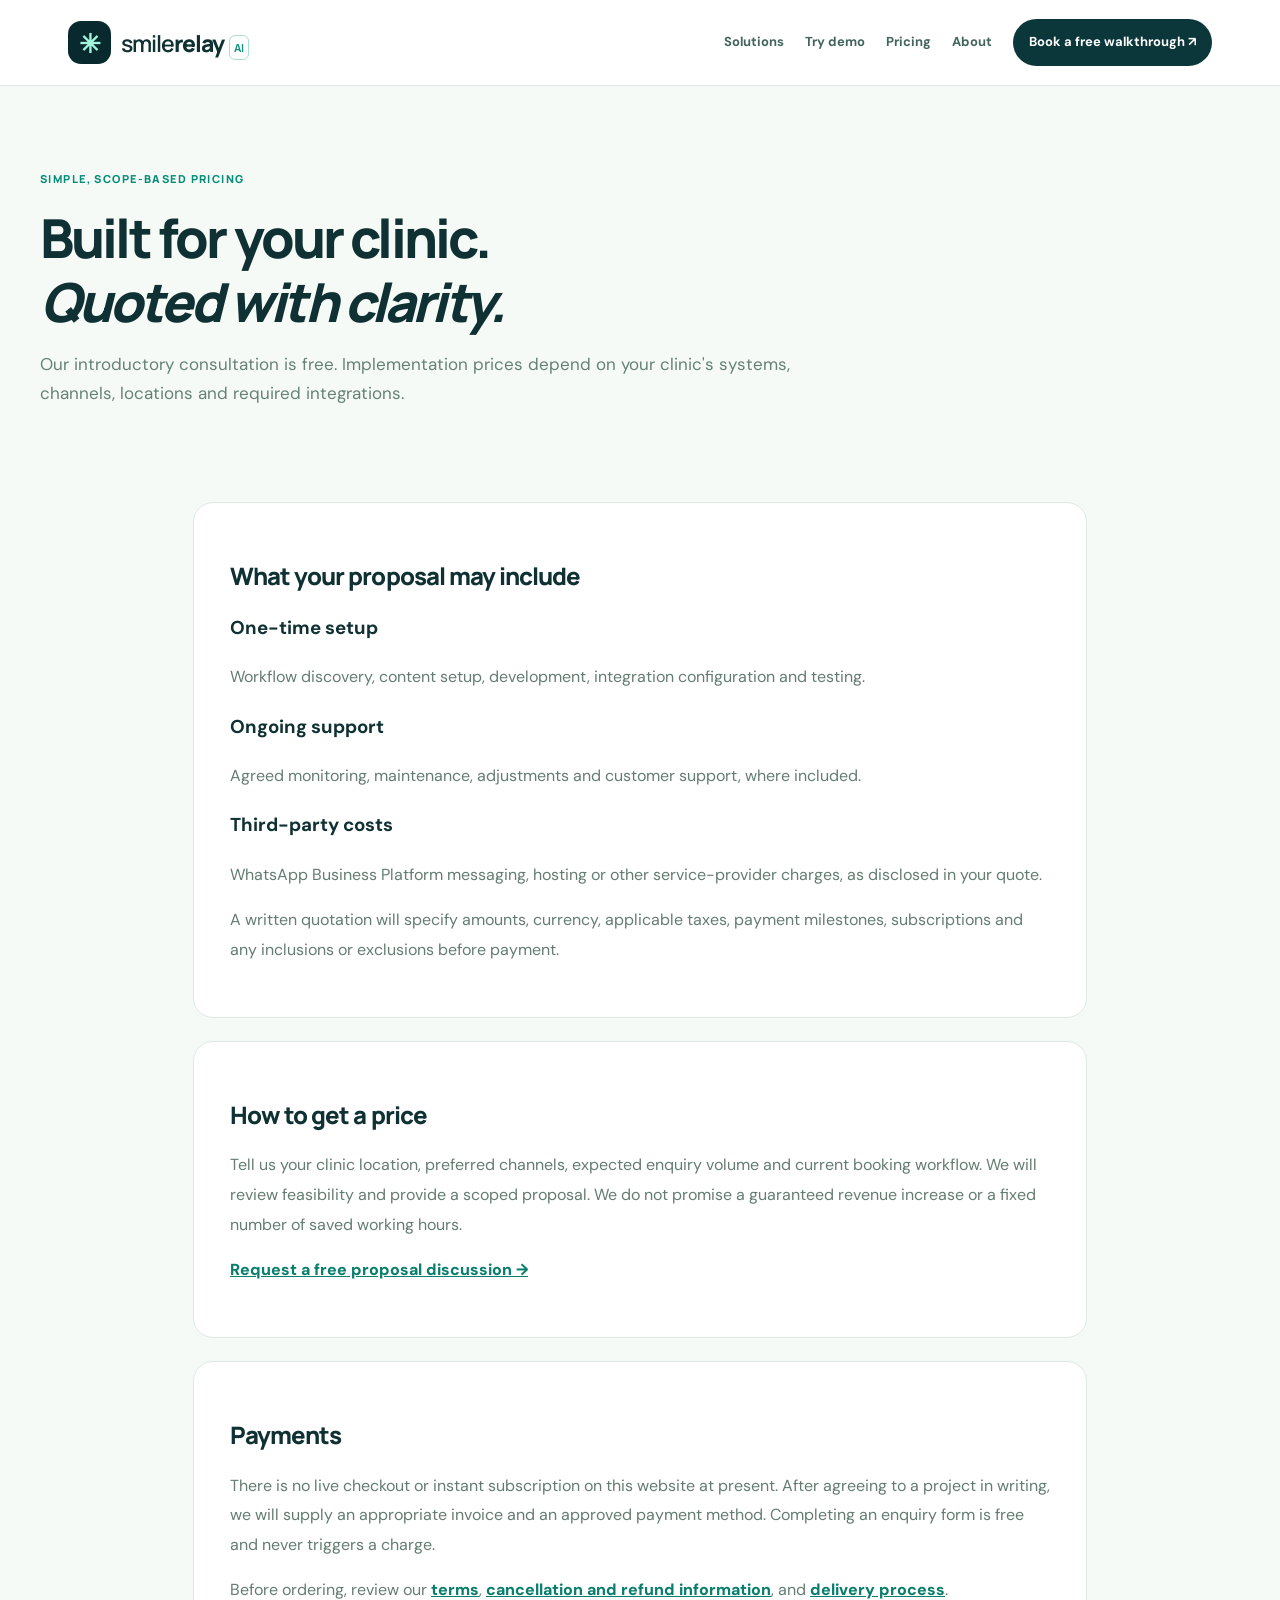
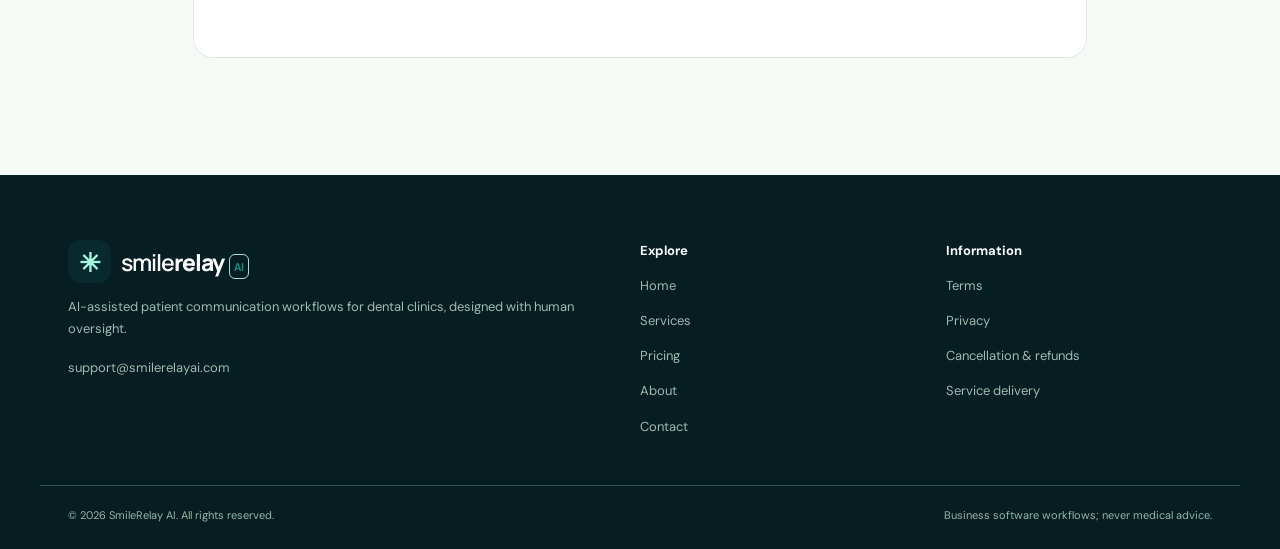
==== pricing.html @ 9137fd03 "Add business information, custom pricing and service policies for SmileRelay AI" ====
<!doctype html><html lang="en"><head><meta charset="utf-8"><meta name="viewport" content="width=device-width, initial-scale=1"><meta name="theme-color" content="#071b22"><title>Pricing and Custom Quotes | SmileRelay AI</title><meta name="description" content="Understand how SmileRelay AI structures dental receptionist, WhatsApp and appointment workflow automation proposals."><link rel="canonical" href="https://smilerelayai.com/pricing.html"><link rel="icon" href="favicon.svg" type="image/svg+xml"><link rel="stylesheet" href="styles.css"><script defer src="script.js"></script></head><body><a class="skip-link" href="#main">Skip to content</a><header class="header"><div class="container nav"><a class="wordmark" href="./" aria-label="SmileRelay AI home"><span class="symbol">✳</span><span>smile<span class="wordmark-bold">relay</span><b>AI</b></span></a><button class="mobile-menu" type="button" aria-label="Toggle menu" aria-expanded="false" aria-controls="primary-nav"><span></span><span></span><span></span></button><nav class="nav-links" id="primary-nav"><a href="index.html#solutions">Solutions</a><a href="index.html#experience">Try demo</a><a href="pricing.html">Pricing</a><a href="about.html">About</a><a class="nav-contact" href="index.html#contact">Book a free walkthrough ↗</a></nav></div></header><main class="simple-main" id="main"><section class="simple-hero container"><span class="kicker">SIMPLE, SCOPE-BASED PRICING</span><h1>Built for your clinic.<br><em>Quoted with clarity.</em></h1><p>Our introductory consultation is free. Implementation prices depend on your clinic's systems, channels, locations and required integrations.</p></section><div class="content-shell"><section class="content-card"><h2>What your proposal may include</h2><div class="callout-steps"><div class="mini-feature"><h3>One-time setup</h3><p>Workflow discovery, content setup, development, integration configuration and testing.</p></div><div class="mini-feature"><h3>Ongoing support</h3><p>Agreed monitoring, maintenance, adjustments and customer support, where included.</p></div><div class="mini-feature"><h3>Third-party costs</h3><p>WhatsApp Business Platform messaging, hosting or other service-provider charges, as disclosed in your quote.</p></div></div><p>A written quotation will specify amounts, currency, applicable taxes, payment milestones, subscriptions and any inclusions or exclusions before payment.</p></section><section class="content-card"><h2>How to get a price</h2><p>Tell us your clinic location, preferred channels, expected enquiry volume and current booking workflow. We will review feasibility and provide a scoped proposal. We do not promise a guaranteed revenue increase or a fixed number of saved working hours.</p><p><a href="index.html#contact">Request a free proposal discussion →</a></p></section><section class="content-card"><h2>Payments</h2><p>There is no live checkout or instant subscription on this website at present. After agreeing to a project in writing, we will supply an appropriate invoice and an approved payment method. Completing an enquiry form is free and never triggers a charge.</p><p>Before ordering, review our <a href="terms.html">terms</a>, <a href="refunds.html">cancellation and refund information</a>, and <a href="delivery.html">delivery process</a>.</p></section></div></main><footer class="footer"><div class="container footer-grid"><div><a href="./" class="wordmark footer-wordmark"><span class="symbol">✳</span><span>smile<span class="wordmark-bold">relay</span><b>AI</b></span></a><p>AI-assisted patient communication workflows for dental clinics, designed with human oversight.</p><a href="mailto:support@smilerelayai.com">support@smilerelayai.com</a></div><div><strong>Explore</strong><a href="./">Home</a><a href="services.html">Services</a><a href="pricing.html">Pricing</a><a href="about.html">About</a><a href="contact.html">Contact</a></div><div><strong>Information</strong><a href="terms.html">Terms</a><a href="privacy.html">Privacy</a><a href="refunds.html">Cancellation & refunds</a><a href="delivery.html">Service delivery</a></div></div><div class="container footer-bottom"><span>© <span id="year">2026</span> SmileRelay AI. All rights reserved.</span><span>Business software workflows; never medical advice.</span></div></footer></body></html>
---- styles.css ----
@import url('https://fonts.googleapis.com/css2?family=DM+Sans:wght@400;500;600;700&family=Manrope:wght@400;500;600;700;800&display=swap');
:root{--ink:#103133;--muted:#627e79;--deep:#082a2e;--teal:#0da58b;--pale:#f4faf7;--line:#deebe6}
*{box-sizing:border-box}html{scroll-behavior:smooth;scroll-padding-top:95px}body{margin:0;color:var(--ink);font:16px/1.7 'DM Sans',Arial,sans-serif}a{color:inherit}button{cursor:pointer}button,input{font:inherit}a:focus-visible,button:focus-visible,summary:focus-visible{outline:3px solid #18c49d;outline-offset:3px}.container{max-width:1200px;margin:auto;padding:0 28px}.skip-link{position:absolute;top:-90px;left:10px;background:white;padding:10px;z-index:90}.skip-link:focus{top:10px}
.header{position:sticky;top:0;z-index:20;background:#fffffff0;backdrop-filter:blur(18px);border-bottom:1px solid var(--line)}.nav{display:flex;align-items:center;justify-content:space-between;gap:25px;min-height:85px}.wordmark{text-decoration:none;display:flex;align-items:center;gap:10px;font:600 23px 'Manrope',sans-serif;letter-spacing:-1px;white-space:nowrap}.wordmark-bold{font-weight:800}.wordmark b{letter-spacing:0;margin-left:5px;color:#0b927c;border:1px solid #a8dfd0;border-radius:6px;font-size:11px;padding:4px}.symbol{display:grid;place-items:center;background:var(--deep);color:#a3f5de;border-radius:13px;width:43px;height:43px;font-size:26px}.symbol svg{width:35px;height:35px}.nav-links{display:flex;gap:21px;align-items:center}.nav-links a{text-decoration:none;font-size:13px;font-weight:700;color:#43645e}.nav-links a:hover{color:#078d79}.nav-links .nav-contact{padding:12px 16px;border-radius:30px;color:#fff;background:#0b373a}.mobile-menu{display:none;padding:10px;border:0;background:transparent}.mobile-menu span{display:block;width:23px;height:2px;background:#134848;margin:4px 0}
.hero{background:radial-gradient(ellipse at 80% 14%,#d4f5e7 0,transparent 48%),linear-gradient(180deg,#f8fcf9,#fff);overflow:hidden}.hero-grid{display:grid;grid-template-columns:1.07fr .93fr;gap:35px;align-items:center;min-height:635px;padding-top:62px;padding-bottom:74px}.eyebrow,.kicker{font:800 11px/1.5 'Manrope',sans-serif;letter-spacing:.13em;text-transform:uppercase;color:#078c78}.eyebrow{display:inline-flex;align-items:center;gap:12px;border:1px solid #bee7d8;background:#f0fcf7;padding:10px 14px;border-radius:40px;letter-spacing:.075em}.live-dot{width:8px;height:8px;border-radius:50%;background:#1ca887;box-shadow:0 0 0 5px #cff4e5}.hero h1{font:800 clamp(42px,5vw,70px)/1.13 'Manrope',sans-serif;letter-spacing:-.067em;margin:29px 0 22px}h2 em,.hero h1 em{font-style:normal;color:#0ca68b}.hero-lead{font-size:18px;line-height:1.8;color:#5b7974;max-width:590px}.hero-actions{display:flex;flex-wrap:wrap;gap:12px;margin:27px 0}.button{display:inline-flex;justify-content:center;align-items:center;gap:15px;border:1px solid transparent;border-radius:14px;text-decoration:none;padding:14px 19px;font-size:14px;font-weight:800}.button.primary{background:#0c3a3b;color:white}.button.primary:hover{background:#096c5e}.button.secondary{background:#fff;border-color:#cde1d9}.hero-points{display:flex;flex-wrap:wrap;gap:17px;font-size:13px;font-weight:700;color:#426660}.hero-points i{color:#0aa58b;font-style:normal}.hero-note{color:#829a92;font-size:12px;max-width:560px}
.hero-visual{min-height:485px;display:grid;align-items:center;position:relative}.hero-glow{position:absolute;inset:13%;background:#c4f1df;border-radius:50%;filter:blur(64px)}.hero-chat{width:88%;max-width:435px;margin:auto;position:relative;transform:rotate(-2deg);animation:float 6s ease-in-out infinite;overflow:hidden;border:1px solid #d7ebe3;background:#fff;border-radius:26px;box-shadow:0 33px 78px #0f574b24}.hero-chat-top{display:flex;align-items:center;gap:12px;padding:20px;border-bottom:1px solid #e5f0e9}.small-avatar,.demo-bot-avatar{display:grid;place-items:center;width:43px;height:43px;border-radius:13px;background:#d5f7eb;color:#0a9a7c;font-size:22px}.hero-chat-top strong,.hero-chat-top small,.demo-chat-header strong,.demo-chat-header small{display:block}.hero-chat-top strong{font-size:14px}.hero-chat-top small,.demo-chat-header small{font-size:11px;color:#819991}.chat-top-status{margin-left:auto;font-size:11px;color:#0e9d79}.hero-chat-conversation{padding:24px 19px 18px;display:grid;gap:13px}.msg{font-size:13px;line-height:1.55;max-width:85%;padding:13px 16px;border-radius:17px}.msg.patient{justify-self:end;background:#e9f3ef;border-bottom-right-radius:4px}.msg.assistant{justify-self:start;background:#0b4546;color:#fff;border-bottom-left-radius:4px}.sparkle{color:#9bf7da}.hero-compose{display:flex;justify-content:space-between;align-items:center;margin:0 18px 18px;background:#f8faf9;border:1px solid #e0ede8;border-radius:15px;padding:9px 13px 9px 17px;color:#8fa39c;font-size:12px}.send-shape{background:#0ca78a;color:#fff;border-radius:11px;font-size:20px;padding:4px 10px}.floating-label{position:absolute;display:flex;gap:10px;align-items:center;z-index:2;border:1px solid #d9ede3;border-radius:15px;background:white;padding:13px;box-shadow:0 15px 37px #11514020;color:#67857b;font-size:12px;line-height:1.4}.floating-label strong{color:#163e3b}.floating-label-top{top:4%;right:0}.floating-label-bottom{bottom:3%;left:0}.tiny-icon,.check-orb{color:#0e9f82;font-size:24px}.trust-strip{border-block:1px solid #e3eee9;background:#f9fdfa}.trust-items{display:flex;justify-content:space-between;align-items:center;gap:30px;padding-top:20px;padding-bottom:20px}.trust-items p{font-weight:700;font-size:13px;color:#59746b}.trust-items>div{display:flex;align-items:center;flex-wrap:wrap;gap:14px;font:800 10px 'Manrope',sans-serif;letter-spacing:.1em;color:#426962}.strip-divider{width:4px;height:4px;border-radius:50%;background:#b5d8c8}
.section{padding:100px 0}.section-heading{max-width:700px;margin-bottom:43px}.section h2,.simple-hero h1{font:800 clamp(35px,4.2vw,54px)/1.18 'Manrope',sans-serif;letter-spacing:-.053em;margin:15px 0 17px}.section-heading p,.flow-copy>p,.demo-copy>p,.faq-layout>div>p,.contact-copy>p{color:#6a857b;line-height:1.8}.service-grid{display:grid;grid-template-columns:repeat(3,minmax(0,1fr));gap:20px}.service-card{padding:25px;border:1px solid var(--line);border-radius:23px;transition:transform .25s,box-shadow .25s}.service-card:hover{transform:translateY(-5px);box-shadow:0 21px 55px #0f503e19}.service-number{font:800 11px 'Manrope',sans-serif;letter-spacing:.11em;color:#75938a}.service-card h3{font:800 21px 'Manrope',sans-serif;letter-spacing:-.04em;margin:22px 0 10px}.service-card p{font-size:14px;color:#6f857d}.service-card a{text-decoration:none;color:#088c73;font-size:13px;font-weight:800}.service-visual{height:175px;border-radius:17px;background:#e5f9ee;display:grid;place-items:center;position:relative;overflow:hidden;margin-top:17px}.accent-b .service-visual{background:#edf2ff}.accent-c .service-visual{background:#fff3e8}.service-orb{display:grid;place-items:center;border-radius:27px;background:#0aa186;color:white;width:95px;height:95px;font-size:53px;transform:rotate(-11deg);box-shadow:0 16px 37px #199a7b45}.mini-bubble{position:absolute;background:#fff;padding:8px 10px;border-radius:10px;box-shadow:0 9px 21px #153f321d;font-size:10px;font-weight:700}.mini-bubble.one{left:10px;top:17px}.mini-bubble.two{right:8px;bottom:15px}.message-stack,.timeline{display:grid;width:80%;gap:10px}.message-stack div,.timeline span{background:white;padding:10px 13px;font-size:12px;border-radius:10px;box-shadow:0 7px 16px #0f3c3714}.message-stack span{margin-left:8px}.timeline b{display:inline-block;width:9px;height:9px;border-radius:50%;background:#ffb486;margin-right:8px}
.flow-section,.faq-section{background:var(--pale)}.flow-layout,.demo-layout,.faq-layout,.contact-grid{display:grid;grid-template-columns:1fr 1fr;gap:63px;align-items:center}.feature-list{list-style:none;padding:0;margin:30px 0}.feature-list li{display:flex;gap:20px;padding:15px 0;border-bottom:1px solid #dbe9e3}.feature-list li>span{color:#099b80;font-weight:800}.feature-list strong{font-size:16px}.feature-list p{font-size:13px;color:#779086;margin:4px 0}.flow-board{padding:29px;background:white;border:1px solid #d4e8dd;border-radius:25px;box-shadow:0 20px 55px #0b5b3914}.board-header{display:flex;justify-content:space-between;align-items:center;padding-bottom:17px;border-bottom:1px solid #e8f0e9}.board-title{font-weight:800}.board-mark{color:#0b9b82;margin-right:8px}.board-tag{font-size:10px;color:#819990}.journey-node{display:flex;gap:17px;align-items:center;padding:18px 0}.node-icon{display:grid;place-items:center;width:44px;height:44px;flex:none;background:#e1f8eb;border-radius:13px;font-size:23px;color:#0c9b80}.journey-node small{display:block;color:#0b9b80;font:800 10px 'Manrope',sans-serif;letter-spacing:.1em}.journey-node strong{font-size:15px}.journey-node p{margin:0;font-size:12px;color:#7e928a}.node-line{height:24px;margin-left:22px;border-left:2px dashed #afd5c6}.journey-node.green .node-icon{background:#079a7d;color:white}.board-footnote{border-top:1px solid #e2ede5;padding-top:15px;color:#81958c;font-size:11px}
.demo-section,.contact-section{background:radial-gradient(circle at 10% 0%,#184f50,transparent 50%),var(--deep);color:white}.kicker.light{color:#78e6c1}.demo-copy h2 em,.contact-copy h2 em{color:#8ff4d8}.demo-copy>p,.contact-copy>p{color:#b9d1c9}.demo-facts{display:grid;gap:12px;margin:25px 0;color:#b3e4d3;font-size:13px}.demo-disclaimer{font-size:12px!important;color:#a4c2b8!important}.interactive-chat{max-width:540px;overflow:hidden;background:#fff;color:var(--ink);border-radius:25px;box-shadow:0 27px 68px #0003}.demo-chat-header{padding:20px;display:flex;align-items:center;gap:12px}.demo-chat-header strong{font-size:14px}.demo-chat-header button{margin-left:auto;border:0;background:#e9f7f0;border-radius:50%;color:#087463;width:35px;height:35px;font-size:22px}.demo-messages{display:flex;flex-direction:column;gap:11px;background:#f8fcfa;min-height:240px;max-height:360px;overflow:auto;padding:23px}.demo-msg{font-size:13px;line-height:1.65;border-radius:15px;padding:13px 15px;max-width:85%}.demo-msg.bot{background:white;border:1px solid #e0ece6;align-self:flex-start}.demo-msg.visitor{background:#087967;color:white;align-self:flex-end}.quick-replies{display:flex;gap:9px;flex-wrap:wrap;padding:19px}.quick-replies button{background:#ebf8f0;border:1px solid #c9e9d8;border-radius:30px;color:#07816a;padding:9px 12px;font-weight:800;font-size:12px}.quick-replies button:hover{background:#d3f2e5}.demo-input{border-top:1px solid #e0ece7;padding:14px 22px;font-size:11px;color:#90a79a;display:flex;justify-content:space-between}
.outcomes-wrap{display:grid;grid-template-columns:.9fr 1.1fr;gap:55px;align-items:start}.outcome-columns{display:grid;grid-template-columns:repeat(3,1fr);gap:20px}.outcome-icon{font-size:30px;color:#0ca188}.outcome-columns h3{font:800 16px 'Manrope',sans-serif}.outcome-columns p{font-size:13px;color:#788b83}.faq-layout{align-items:start}.faqs details{border:1px solid #e0ece5;border-radius:15px;background:white;padding:0 21px;margin-bottom:11px}.faqs summary{font-size:14px;font-weight:800;cursor:pointer;display:flex;justify-content:space-between;align-items:center;gap:16px;padding:20px 0;list-style:none}.faqs summary::-webkit-details-marker{display:none}.faqs summary span{font-size:23px;color:#0d9c80}.faqs details[open] summary span{transform:rotate(45deg)}.faqs details p{color:#70847e;font-size:13px;margin:0 0 22px}
.contact-grid{align-items:start}.contact-copy{position:sticky;top:135px}.contact-checks{display:grid;gap:12px;color:#b9e6d5;font-size:13px;margin:25px 0}.contact-note{font-size:12px!important;color:#9cbdb0!important}.lead-form.zoho-form{min-width:0;padding:25px;background:white;border-radius:23px;color:var(--ink);box-shadow:0 20px 50px #0003}.zoho-form-intro{padding:4px 5px 15px}.form-tag{font:800 10px 'Manrope',sans-serif;color:#09866f;letter-spacing:.12em}.zoho-form h3{font:800 22px 'Manrope',sans-serif;margin:9px 0}.zoho-form-intro p{font-size:13px;color:#6d877b}.zoho-form iframe{display:block;max-width:100%;background:#fff;border-radius:10px}.form-privacy,.form-fallback{font-size:11px;color:#6b8579}.form-privacy a,.form-fallback a{color:#087d68}
.footer{background:#061e21;color:white;padding:65px 0 25px}.footer-grid{display:grid;grid-template-columns:2fr 1fr 1fr;gap:40px}.footer-wordmark{color:#fff}.footer-grid p,.footer-grid a:not(.wordmark){font-size:13px;color:#9bbcb1}.footer-grid>div:not(:first-child){display:flex;flex-direction:column;gap:13px}.footer-grid strong{font-size:13px}.footer-grid a{text-decoration:none}.footer-grid a:hover{color:#c1ffe6}.footer-small{color:#79a597;font-size:11px}.footer-bottom{display:flex;justify-content:space-between;gap:20px;border-top:1px solid #31524a;padding-top:20px;margin-top:47px;color:#97b6aa;font-size:11px}
.simple-main{background:#f6faf7;min-height:75vh}.simple-hero{padding:78px 0 36px}.simple-hero p{color:#668176;font-size:17px;max-width:760px}.content-shell{max-width:950px;margin:auto;padding:18px 28px 94px}.content-card{background:#fff;border:1px solid #dcebe2;border-radius:20px;padding:36px;margin:23px 0}.content-card h2{font:800 24px 'Manrope',sans-serif;letter-spacing:-.04em}.content-card p,.content-card li{line-height:1.85;color:#647c72}.content-card a{color:#087e6c;font-weight:800}
@keyframes float{0%,100%{transform:rotate(-2deg) translateY(0)}50%{transform:rotate(-2deg) translateY(-9px)}}@media(max-width:1070px){.nav-links{gap:13px}.nav-links a{font-size:12px}.outcomes-wrap{grid-template-columns:1fr}}@media(max-width:780px){.container{padding:0 20px}.nav{min-height:72px}.mobile-menu{display:block}.nav-links{display:none;position:absolute;top:72px;left:0;right:0;background:#fff;padding:20px 27px;box-shadow:0 20px 40px #0002;flex-direction:column;align-items:stretch}.nav-links.open{display:flex}.nav-links a{font-size:15px}.nav-links .nav-contact{text-align:center}.hero-grid,.flow-layout,.demo-layout,.faq-layout,.contact-grid{grid-template-columns:1fr;gap:42px}.hero-grid{padding-top:55px;padding-bottom:62px}.hero h1{font-size:clamp(42px,9vw,62px)}.hero-visual{min-height:415px}.floating-label-top{right:0}.floating-label-bottom{bottom:0}.section{padding:75px 0}.service-grid{grid-template-columns:1fr}.service-card{max-width:600px}.trust-items{display:block}.trust-items>div{margin:13px 0}.outcome-columns{grid-template-columns:repeat(2,1fr)}.contact-copy{position:static}.zoho-form iframe{height:1900px!important}.footer-grid{grid-template-columns:1fr 1fr}.footer-grid>div:first-child{grid-column:span 2}}@media(max-width:470px){.hero-actions .button{width:100%}.hero-chat{width:95%}.hero-visual{min-height:385px}.floating-label{font-size:11px}.section h2{font-size:35px}.wordmark{font-size:20px}.lead-form.zoho-form{padding:14px}.outcome-columns,.footer-grid{grid-template-columns:1fr}.footer-grid>div:first-child{grid-column:span 1}.footer-bottom{display:block}.content-card{padding:24px}}@media(prefers-reduced-motion:reduce){*,*:before,*:after{animation:none!important;transition:none!important;scroll-behavior:auto!important}}
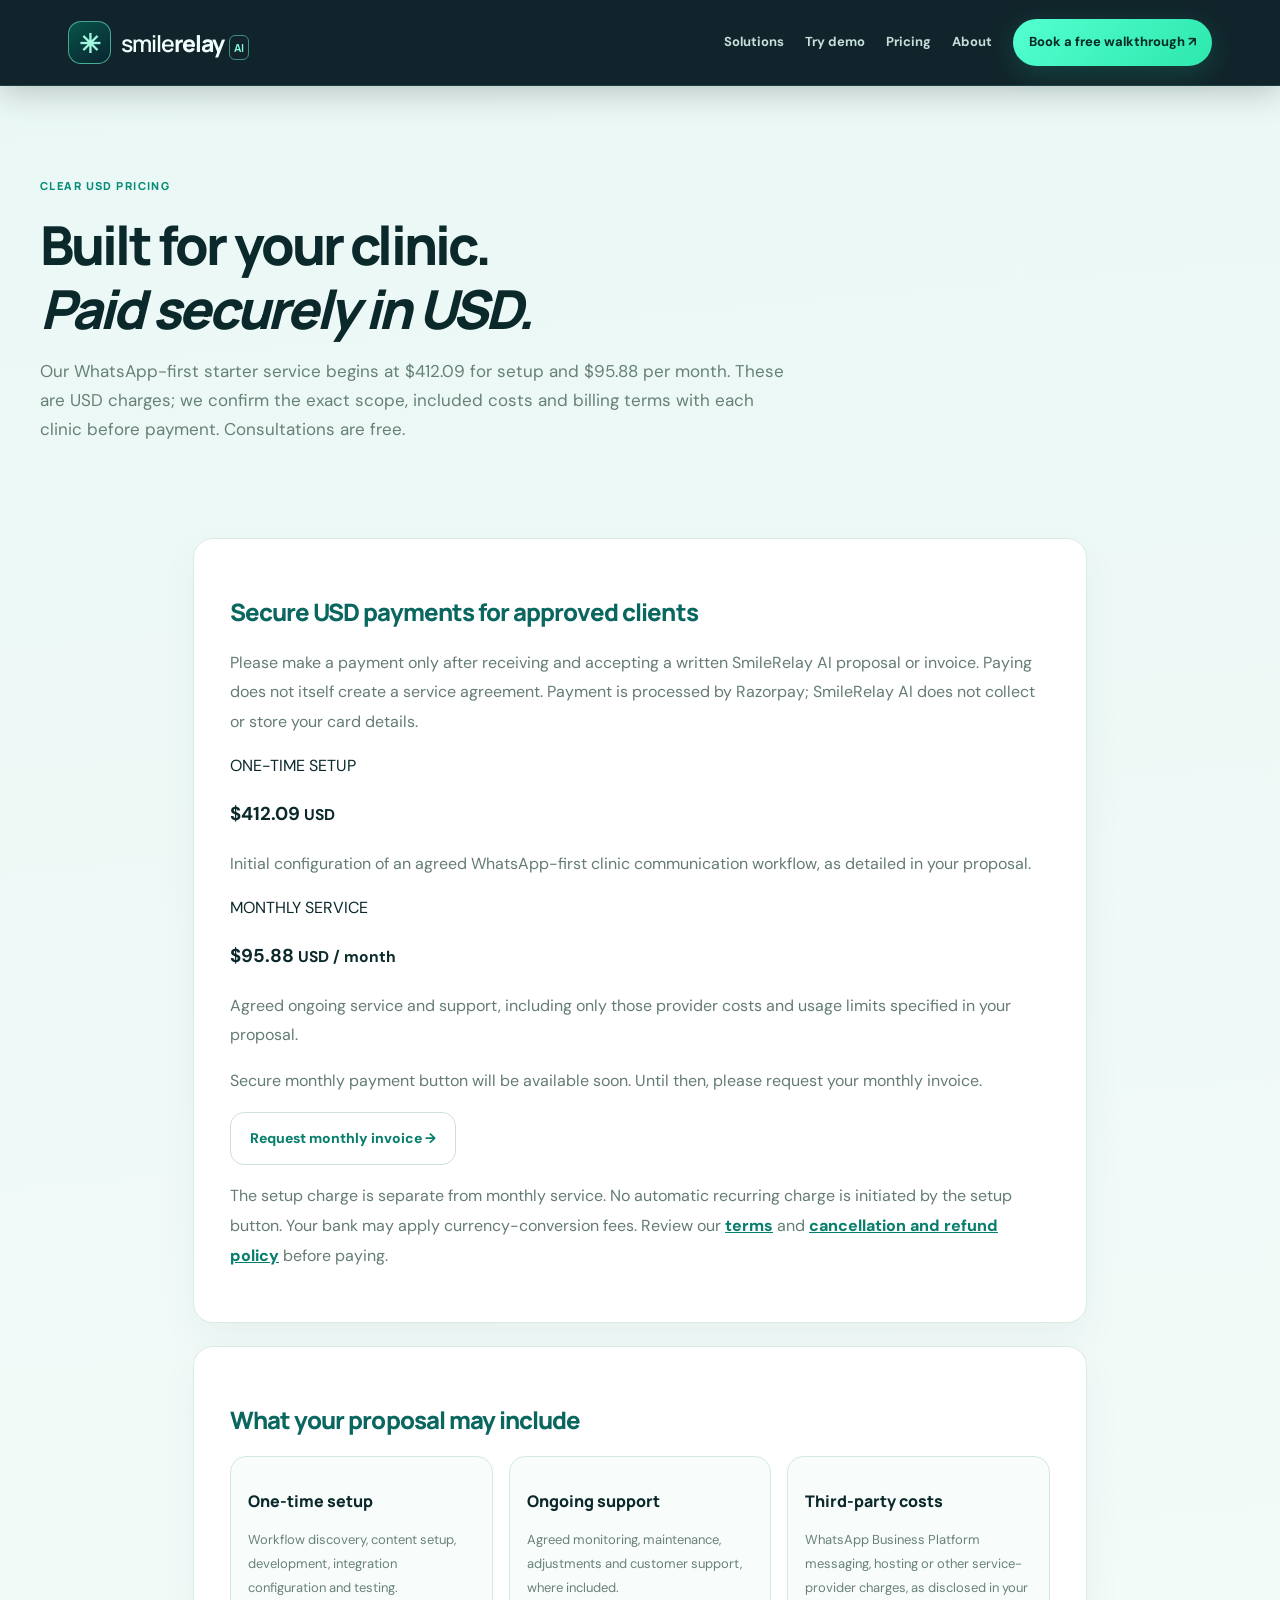
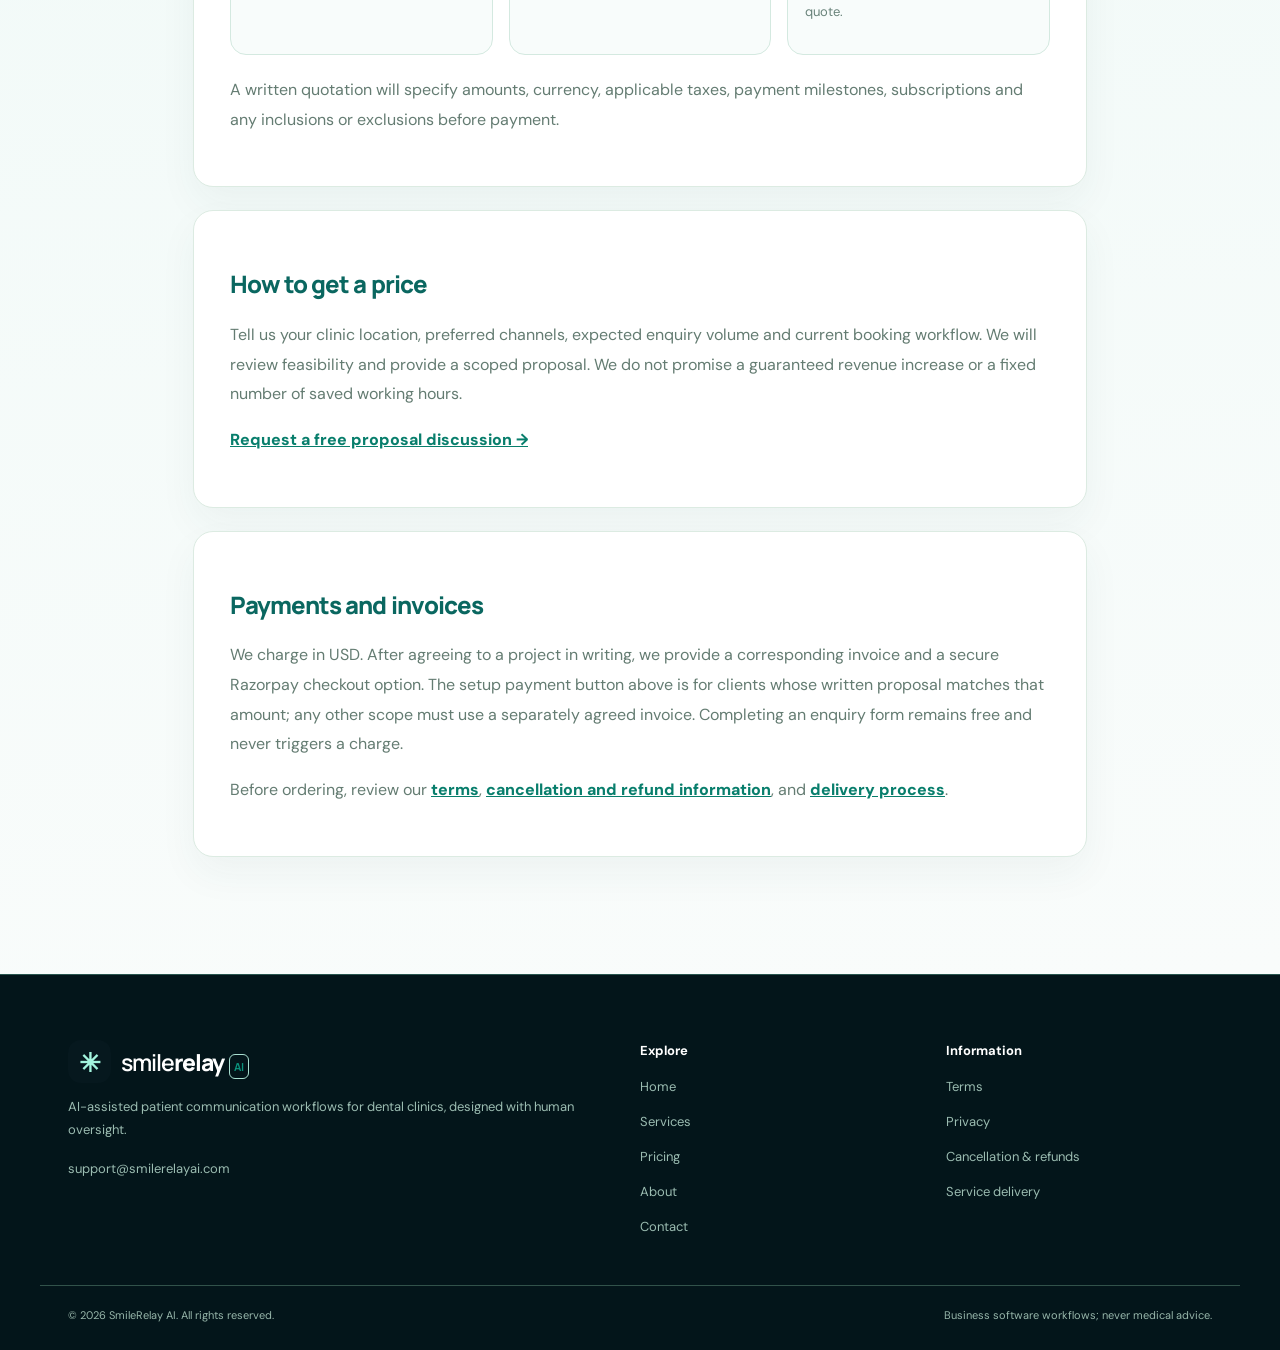
==== commit 125a7405: "Add USD pricing and secure Razorpay setup payment button" ====
--- a/pricing.html
+++ b/pricing.html
@@ -1 +1 @@
-<!doctype html><html lang="en"><head><meta charset="utf-8"><meta name="viewport" content="width=device-width, initial-scale=1"><meta name="theme-color" content="#071b22"><title>Pricing and Custom Quotes | SmileRelay AI</title><meta name="description" content="Understand how SmileRelay AI structures dental receptionist, WhatsApp and appointment workflow automation proposals."><link rel="canonical" href="https://smilerelayai.com/pricing.html"><link rel="icon" href="favicon.svg" type="image/svg+xml"><link rel="stylesheet" href="styles.css"><script defer src="script.js"></script></head><body><a class="skip-link" href="#main">Skip to content</a><header class="header"><div class="container nav"><a class="wordmark" href="./" aria-label="SmileRelay AI home"><span class="symbol">✳</span><span>smile<span class="wordmark-bold">relay</span><b>AI</b></span></a><button class="mobile-menu" type="button" aria-label="Toggle menu" aria-expanded="false" aria-controls="primary-nav"><span></span><span></span><span></span></button><nav class="nav-links" id="primary-nav"><a href="index.html#solutions">Solutions</a><a href="index.html#experience">Try demo</a><a href="pricing.html">Pricing</a><a href="about.html">About</a><a class="nav-contact" href="index.html#contact">Book a free walkthrough ↗</a></nav></div></header><main class="simple-main" id="main"><section class="simple-hero container"><span class="kicker">SIMPLE, SCOPE-BASED PRICING</span><h1>Built for your clinic.<br><em>Quoted with clarity.</em></h1><p>Our introductory consultation is free. Implementation prices depend on your clinic's systems, channels, locations and required integrations.</p></section><div class="content-shell"><section class="content-card"><h2>What your proposal may include</h2><div class="callout-steps"><div class="mini-feature"><h3>One-time setup</h3><p>Workflow discovery, content setup, development, integration configuration and testing.</p></div><div class="mini-feature"><h3>Ongoing support</h3><p>Agreed monitoring, maintenance, adjustments and customer support, where included.</p></div><div class="mini-feature"><h3>Third-party costs</h3><p>WhatsApp Business Platform messaging, hosting or other service-provider charges, as disclosed in your quote.</p></div></div><p>A written quotation will specify amounts, currency, applicable taxes, payment milestones, subscriptions and any inclusions or exclusions before payment.</p></section><section class="content-card"><h2>How to get a price</h2><p>Tell us your clinic location, preferred channels, expected enquiry volume and current booking workflow. We will review feasibility and provide a scoped proposal. We do not promise a guaranteed revenue increase or a fixed number of saved working hours.</p><p><a href="index.html#contact">Request a free proposal discussion →</a></p></section><section class="content-card"><h2>Payments</h2><p>There is no live checkout or instant subscription on this website at present. After agreeing to a project in writing, we will supply an appropriate invoice and an approved payment method. Completing an enquiry form is free and never triggers a charge.</p><p>Before ordering, review our <a href="terms.html">terms</a>, <a href="refunds.html">cancellation and refund information</a>, and <a href="delivery.html">delivery process</a>.</p></section></div></main><footer class="footer"><div class="container footer-grid"><div><a href="./" class="wordmark footer-wordmark"><span class="symbol">✳</span><span>smile<span class="wordmark-bold">relay</span><b>AI</b></span></a><p>AI-assisted patient communication workflows for dental clinics, designed with human oversight.</p><a href="mailto:support@smilerelayai.com">support@smilerelayai.com</a></div><div><strong>Explore</strong><a href="./">Home</a><a href="services.html">Services</a><a href="pricing.html">Pricing</a><a href="about.html">About</a><a href="contact.html">Contact</a></div><div><strong>Information</strong><a href="terms.html">Terms</a><a href="privacy.html">Privacy</a><a href="refunds.html">Cancellation & refunds</a><a href="delivery.html">Service delivery</a></div></div><div class="container footer-bottom"><span>© <span id="year">2026</span> SmileRelay AI. All rights reserved.</span><span>Business software workflows; never medical advice.</span></div></footer></body></html>+<!doctype html><html lang="en"><head><meta charset="utf-8"><meta name="viewport" content="width=device-width, initial-scale=1"><meta name="theme-color" content="#071b22"><title>Pricing and Custom Quotes | SmileRelay AI</title><meta name="description" content="Understand how SmileRelay AI structures dental receptionist, WhatsApp and appointment workflow automation proposals."><link rel="canonical" href="https://smilerelayai.com/pricing.html"><link rel="icon" href="favicon.svg" type="image/svg+xml"><link rel="stylesheet" href="styles.css"><script defer src="script.js"></script></head><body><a class="skip-link" href="#main">Skip to content</a><header class="header"><div class="container nav"><a class="wordmark" href="./" aria-label="SmileRelay AI home"><span class="symbol">✳</span><span>smile<span class="wordmark-bold">relay</span><b>AI</b></span></a><button class="mobile-menu" type="button" aria-label="Toggle menu" aria-expanded="false" aria-controls="primary-nav"><span></span><span></span><span></span></button><nav class="nav-links" id="primary-nav"><a href="index.html#solutions">Solutions</a><a href="index.html#experience">Try demo</a><a href="pricing.html">Pricing</a><a href="about.html">About</a><a class="nav-contact" href="index.html#contact">Book a free walkthrough ↗</a></nav></div></header><main class="simple-main" id="main"><section class="simple-hero container"><span class="kicker">CLEAR USD PRICING</span><h1>Built for your clinic.<br><em>Paid securely in USD.</em></h1><p>Our WhatsApp-first starter service begins at $412.09 for setup and $95.88 per month. These are USD charges; we confirm the exact scope, included costs and billing terms with each clinic before payment. Consultations are free.</p></section><div class="content-shell"><section class="content-card" id="payments"><h2>Secure USD payments for approved clients</h2><p>Please make a payment only after receiving and accepting a written SmileRelay AI proposal or invoice. Paying does not itself create a service agreement. Payment is processed by Razorpay; SmileRelay AI does not collect or store your card details.</p><div class="payment-grid"><div class="payment-plan"><span class="payment-tag">ONE-TIME SETUP</span><h3>$412.09 <small>USD</small></h3><p>Initial configuration of an agreed WhatsApp-first clinic communication workflow, as detailed in your proposal.</p><div class="payment-action"><form><script src="https://checkout.razorpay.com/v1/payment-button.js" data-payment_button_id="pl_TzkwIEcJVcJE9j" async></script></form></div></div><div class="payment-plan"><span class="payment-tag">MONTHLY SERVICE</span><h3>$95.88 <small>USD / month</small></h3><p>Agreed ongoing service and support, including only those provider costs and usage limits specified in your proposal.</p><p class="payment-pending">Secure monthly payment button will be available soon. Until then, please request your monthly invoice.</p><a href="mailto:support@smilerelayai.com?subject=Monthly%20service%20invoice" class="button secondary">Request monthly invoice →</a></div></div><p class="payment-disclaimer">The setup charge is separate from monthly service. No automatic recurring charge is initiated by the setup button. Your bank may apply currency-conversion fees. Review our <a href="terms.html">terms</a> and <a href="refunds.html">cancellation and refund policy</a> before paying.</p></section><section class="content-card"><h2>What your proposal may include</h2><div class="callout-steps"><div class="mini-feature"><h3>One-time setup</h3><p>Workflow discovery, content setup, development, integration configuration and testing.</p></div><div class="mini-feature"><h3>Ongoing support</h3><p>Agreed monitoring, maintenance, adjustments and customer support, where included.</p></div><div class="mini-feature"><h3>Third-party costs</h3><p>WhatsApp Business Platform messaging, hosting or other service-provider charges, as disclosed in your quote.</p></div></div><p>A written quotation will specify amounts, currency, applicable taxes, payment milestones, subscriptions and any inclusions or exclusions before payment.</p></section><section class="content-card"><h2>How to get a price</h2><p>Tell us your clinic location, preferred channels, expected enquiry volume and current booking workflow. We will review feasibility and provide a scoped proposal. We do not promise a guaranteed revenue increase or a fixed number of saved working hours.</p><p><a href="index.html#contact">Request a free proposal discussion →</a></p></section><section class="content-card"><h2>Payments and invoices</h2><p>We charge in USD. After agreeing to a project in writing, we provide a corresponding invoice and a secure Razorpay checkout option. The setup payment button above is for clients whose written proposal matches that amount; any other scope must use a separately agreed invoice. Completing an enquiry form remains free and never triggers a charge.</p><p>Before ordering, review our <a href="terms.html">terms</a>, <a href="refunds.html">cancellation and refund information</a>, and <a href="delivery.html">delivery process</a>.</p></section></div></main><footer class="footer"><div class="container footer-grid"><div><a href="./" class="wordmark footer-wordmark"><span class="symbol">✳</span><span>smile<span class="wordmark-bold">relay</span><b>AI</b></span></a><p>AI-assisted patient communication workflows for dental clinics, designed with human oversight.</p><a href="mailto:support@smilerelayai.com">support@smilerelayai.com</a></div><div><strong>Explore</strong><a href="./">Home</a><a href="services.html">Services</a><a href="pricing.html">Pricing</a><a href="about.html">About</a><a href="contact.html">Contact</a></div><div><strong>Information</strong><a href="terms.html">Terms</a><a href="privacy.html">Privacy</a><a href="refunds.html">Cancellation & refunds</a><a href="delivery.html">Service delivery</a></div></div><div class="container footer-bottom"><span>© <span id="year">2026</span> SmileRelay AI. All rights reserved.</span><span>Business software workflows; never medical advice.</span></div></footer></body></html>
--- a/styles.css
+++ b/styles.css
@@ -11,4 +11,22 @@
 .contact-grid{align-items:start}.contact-copy{position:sticky;top:135px}.contact-checks{display:grid;gap:12px;color:#b9e6d5;font-size:13px;margin:25px 0}.contact-note{font-size:12px!important;color:#9cbdb0!important}.lead-form.zoho-form{min-width:0;padding:25px;background:white;border-radius:23px;color:var(--ink);box-shadow:0 20px 50px #0003}.zoho-form-intro{padding:4px 5px 15px}.form-tag{font:800 10px 'Manrope',sans-serif;color:#09866f;letter-spacing:.12em}.zoho-form h3{font:800 22px 'Manrope',sans-serif;margin:9px 0}.zoho-form-intro p{font-size:13px;color:#6d877b}.zoho-form iframe{display:block;max-width:100%;background:#fff;border-radius:10px}.form-privacy,.form-fallback{font-size:11px;color:#6b8579}.form-privacy a,.form-fallback a{color:#087d68}
 .footer{background:#061e21;color:white;padding:65px 0 25px}.footer-grid{display:grid;grid-template-columns:2fr 1fr 1fr;gap:40px}.footer-wordmark{color:#fff}.footer-grid p,.footer-grid a:not(.wordmark){font-size:13px;color:#9bbcb1}.footer-grid>div:not(:first-child){display:flex;flex-direction:column;gap:13px}.footer-grid strong{font-size:13px}.footer-grid a{text-decoration:none}.footer-grid a:hover{color:#c1ffe6}.footer-small{color:#79a597;font-size:11px}.footer-bottom{display:flex;justify-content:space-between;gap:20px;border-top:1px solid #31524a;padding-top:20px;margin-top:47px;color:#97b6aa;font-size:11px}
 .simple-main{background:#f6faf7;min-height:75vh}.simple-hero{padding:78px 0 36px}.simple-hero p{color:#668176;font-size:17px;max-width:760px}.content-shell{max-width:950px;margin:auto;padding:18px 28px 94px}.content-card{background:#fff;border:1px solid #dcebe2;border-radius:20px;padding:36px;margin:23px 0}.content-card h2{font:800 24px 'Manrope',sans-serif;letter-spacing:-.04em}.content-card p,.content-card li{line-height:1.85;color:#647c72}.content-card a{color:#087e6c;font-weight:800}
-@keyframes float{0%,100%{transform:rotate(-2deg) translateY(0)}50%{transform:rotate(-2deg) translateY(-9px)}}@media(max-width:1070px){.nav-links{gap:13px}.nav-links a{font-size:12px}.outcomes-wrap{grid-template-columns:1fr}}@media(max-width:780px){.container{padding:0 20px}.nav{min-height:72px}.mobile-menu{display:block}.nav-links{display:none;position:absolute;top:72px;left:0;right:0;background:#fff;padding:20px 27px;box-shadow:0 20px 40px #0002;flex-direction:column;align-items:stretch}.nav-links.open{display:flex}.nav-links a{font-size:15px}.nav-links .nav-contact{text-align:center}.hero-grid,.flow-layout,.demo-layout,.faq-layout,.contact-grid{grid-template-columns:1fr;gap:42px}.hero-grid{padding-top:55px;padding-bottom:62px}.hero h1{font-size:clamp(42px,9vw,62px)}.hero-visual{min-height:415px}.floating-label-top{right:0}.floating-label-bottom{bottom:0}.section{padding:75px 0}.service-grid{grid-template-columns:1fr}.service-card{max-width:600px}.trust-items{display:block}.trust-items>div{margin:13px 0}.outcome-columns{grid-template-columns:repeat(2,1fr)}.contact-copy{position:static}.zoho-form iframe{height:1900px!important}.footer-grid{grid-template-columns:1fr 1fr}.footer-grid>div:first-child{grid-column:span 2}}@media(max-width:470px){.hero-actions .button{width:100%}.hero-chat{width:95%}.hero-visual{min-height:385px}.floating-label{font-size:11px}.section h2{font-size:35px}.wordmark{font-size:20px}.lead-form.zoho-form{padding:14px}.outcome-columns,.footer-grid{grid-template-columns:1fr}.footer-grid>div:first-child{grid-column:span 1}.footer-bottom{display:block}.content-card{padding:24px}}@media(prefers-reduced-motion:reduce){*,*:before,*:after{animation:none!important;transition:none!important;scroll-behavior:auto!important}}+@keyframes float{0%,100%{transform:rotate(-2deg) translateY(0)}50%{transform:rotate(-2deg) translateY(-9px)}}@media(max-width:1070px){.nav-links{gap:13px}.nav-links a{font-size:12px}.outcomes-wrap{grid-template-columns:1fr}}@media(max-width:780px){.container{padding:0 20px}.nav{min-height:72px}.mobile-menu{display:block}.nav-links{display:none;position:absolute;top:72px;left:0;right:0;background:#fff;padding:20px 27px;box-shadow:0 20px 40px #0002;flex-direction:column;align-items:stretch}.nav-links.open{display:flex}.nav-links a{font-size:15px}.nav-links .nav-contact{text-align:center}.hero-grid,.flow-layout,.demo-layout,.faq-layout,.contact-grid{grid-template-columns:1fr;gap:42px}.hero-grid{padding-top:55px;padding-bottom:62px}.hero h1{font-size:clamp(42px,9vw,62px)}.hero-visual{min-height:415px}.floating-label-top{right:0}.floating-label-bottom{bottom:0}.section{padding:75px 0}.service-grid{grid-template-columns:1fr}.service-card{max-width:600px}.trust-items{display:block}.trust-items>div{margin:13px 0}.outcome-columns{grid-template-columns:repeat(2,1fr)}.contact-copy{position:static}.zoho-form iframe{height:1900px!important}.footer-grid{grid-template-columns:1fr 1fr}.footer-grid>div:first-child{grid-column:span 2}}@media(max-width:470px){.hero-actions .button{width:100%}.hero-chat{width:95%}.hero-visual{min-height:385px}.floating-label{font-size:11px}.section h2{font-size:35px}.wordmark{font-size:20px}.lead-form.zoho-form{padding:14px}.outcome-columns,.footer-grid{grid-template-columns:1fr}.footer-grid>div:first-child{grid-column:span 1}.footer-bottom{display:block}.content-card{padding:24px}}@media(prefers-reduced-motion:reduce){*,*:before,*:after{animation:none!important;transition:none!important;scroll-behavior:auto!important}}
+
+/* SmileRelay AI - Aurora interface upgrade */
+:root{--deep:#06181e;--mint:#7bffcf;--glow:#15e4b5;--ink:#0b292b}
+html{scroll-padding-top:90px}body{background:#f7fbfa}.sr-only{position:absolute!important;width:1px;height:1px;padding:0;margin:-1px;overflow:hidden;clip:rect(0,0,0,0);white-space:nowrap;border:0}
+.header{background:#081c23f5;border-bottom:1px solid #3c7c7750;box-shadow:0 3px 35px #02131545}.nav .wordmark{color:#f1fffd}.header .symbol{background:linear-gradient(150deg,#075449,#0a2430);border:1px solid #7effdb8c}.header .wordmark b{color:#85ffe0;border-color:#3d8f82}.nav-links a{color:#c5dfda}.nav-links a:hover{color:#7effdb}.nav-links .nav-contact{color:#052923;background:linear-gradient(135deg,#54ffd1,#2de8ac);box-shadow:0 7px 28px #23e8aa2a}.nav-links .nav-contact:hover{color:#04302b;background:#a7ffe6}.mobile-menu span{background:#f1fffa}
+.hero{position:relative;isolation:isolate;background:radial-gradient(ellipse at 84% 35%,#215d65 0%,transparent 48%),radial-gradient(ellipse at 30% 80%,#154041 0%,transparent 53%),#061820;color:white}.hero-gridlines{position:absolute;inset:0;opacity:.28;background-image:linear-gradient(#6bffff16 1px,transparent 1px),linear-gradient(90deg,#6bffff16 1px,transparent 1px);background-size:64px 64px;mask-image:linear-gradient(to right,transparent,black 87%);pointer-events:none}.hero-bottom-glow{position:absolute;bottom:0;left:0;right:0;height:1px;background:linear-gradient(90deg,transparent,#5affd6,transparent);box-shadow:0 0 32px #00e0af}.hero-grid{position:relative;z-index:1;grid-template-columns:1fr 1.02fr;min-height:715px;padding-top:82px;padding-bottom:90px;gap:34px}.hero h1{font-size:clamp(43px,5vw,73px);line-height:1.13;letter-spacing:-.066em;margin:32px 0 21px}.hero h1 em{color:#a6ffe4;background:linear-gradient(120deg,#94ffe0 0%,#8ef4fe 65%,#b2a2ff 100%);background-clip:text;-webkit-background-clip:text;-webkit-text-fill-color:transparent}.hero-lead{font-size:16px;color:#bdd6d0;line-height:1.95;max-width:570px}.hero-points{color:#c3dcd7;gap:13px;font-size:12px}.hero-points i{color:#7ff9d9;font-size:9px}.hero-note{color:#8fb0aa;line-height:1.8}.eyebrow{background:#0d332e;color:#98ffe2;border-color:#3ea89281;letter-spacing:.1em}.live-dot{background:#36ffd2;box-shadow:0 0 0 5px #3cffc12e}.hero .button.primary{background:linear-gradient(130deg,#5ff8ca,#46efcf);color:#062b2b;box-shadow:0 11px 35px #07edb04a}.hero .button.primary:hover{background:#b9ffe5}.hero .button.secondary{background:#1d3d42b5;border:1px solid #8af6de70;color:white}.hero .button.secondary:hover{background:#285559}
+.hero-visual{perspective:1200px;min-height:535px}.hero-glow{position:absolute;inset:0;background:radial-gradient(circle,#00dfa951,#416bb22b 47%,transparent 69%);filter:blur(62px)}.orbit{position:absolute;inset:13% -4%;border:1px dashed #8affd65c;border-radius:50%;transform:rotate(-15deg);pointer-events:none}.orbit-two{inset:6% 9%;transform:rotate(31deg);border-color:#919aff4c}.command-center{position:relative;margin:auto;width:94%;max-width:570px;overflow:hidden;border-radius:24px;border:1px solid #8affd668;background:linear-gradient(155deg,#123640,#071c27 80%);color:#effff8;box-shadow:0 35px 70px #0009,0 0 80px #08deb61f,inset 0 1px #ffffff35;transform:rotateY(-6deg) rotateX(3deg) rotateZ(-1.5deg);animation:commandHover 9s ease-in-out infinite}.command-top,.command-bottom{display:flex;align-items:center;justify-content:space-between;gap:12px;padding:19px 20px;border-bottom:1px solid #66cab53b;background:#14343b80}.command-brand{font:800 12px 'Manrope',sans-serif;letter-spacing:.09em}.command-brand b{color:#67ffd4}.command-glyph{font-size:19px;color:#9affdf}.command-live{display:flex;align-items:center;gap:9px;font-size:9px;letter-spacing:.08em;color:#a6dece}.command-live .live-dot{width:6px;height:6px}.command-metrics{display:grid;grid-template-columns:1fr 1fr;gap:11px;padding:18px 20px}.command-metrics>div{border:1px solid #46a69a52;background:#092a318b;border-radius:12px;padding:14px;display:grid;gap:4px}.command-metrics span{font-size:9px;color:#7ec4b5;letter-spacing:.11em}.command-metrics strong{font-size:13px}.command-metrics small{font-size:10px;color:#91bcb3}.command-thread{margin:0 20px 19px;padding:19px;background:#04192094;border:1px solid #4fa99d59;border-radius:15px}.thread-label{display:flex;gap:9px;align-items:center;font-size:12px;font-weight:800;margin-bottom:18px;color:#ccffee}.pulse-ring{color:#66ffca}.thread-caption{margin-left:auto;color:#91b7af;font-size:10px;font-weight:400}.thread-bubble{border-radius:12px;padding:12px 14px;max-width:87%;margin-bottom:12px;font-size:12px;line-height:1.65}.thread-bubble.visitor{margin-left:auto;background:#254852;color:#e9fffa;border-bottom-right-radius:3px}.thread-bubble.ai{background:linear-gradient(130deg,#126c60,#146063);border-bottom-left-radius:3px}.thread-routing{display:flex;gap:10px;align-items:center;background:#0b3d33;border:1px solid #74e9bb57;border-radius:11px;padding:13px;margin-top:15px}.route-icon,.route-check{color:#7afcce;font-size:22px}.thread-routing strong,.thread-routing small{display:block}.thread-routing strong{font-size:12px}.thread-routing small{font-size:10px;color:#9bcfc2}.route-check{margin-left:auto}.command-bottom{border-top:1px solid #4fa99d59;border-bottom:0;font-size:10px;color:#86b3ad}.floating-label{background:#11313be8;color:#c8e9df;border:1px solid #78ffce71;box-shadow:0 17px 39px #0008;backdrop-filter:blur(14px)}.floating-label strong{color:#f1fff9;display:block;font-size:12px}.floating-label small{display:block;font-size:9px;color:#82e1c5;letter-spacing:.07em;margin-bottom:4px}.floating-label-top{top:4%;right:0}.floating-label-bottom{bottom:4%;left:0}.tiny-icon,.check-orb{color:#81ffd3}
+.trust-strip{background:#0a2529;border-color:#17494b}.trust-items p,.trust-items>div{color:#b4dbd4}.strip-divider{background:#20d8ab}
+.section h2{letter-spacing:-.055em}.solutions{background:linear-gradient(160deg,#f3faf7,#ffffff)}.service-card{background:#fff;box-shadow:0 16px 45px #24534614;border:1px solid #d7eae2;position:relative;overflow:hidden}.service-card::before{position:absolute;content:"";height:3px;top:0;left:15%;width:70%;background:linear-gradient(90deg,transparent,#39deaa,transparent)}.service-card:hover{box-shadow:0 22px 50px #169f8025;border-color:#89dabb}.service-visual{height:194px}
+.studio-section{background:radial-gradient(circle at 80% 5%,#174957,#06171d 48%),#06171d;color:white}.studio-head{display:flex;align-items:end;justify-content:space-between;gap:50px;margin-bottom:35px}.studio-head .kicker{color:#85f6d2}.studio-head h2 em{color:#a0ffe1}.studio-head>p{width:36%;color:#a0c7bd}.studio-shell{display:grid;grid-template-columns:320px 1fr;border:1px solid #327a73;border-radius:25px;background:#0c2a31;overflow:hidden;box-shadow:0 25px 65px #0007}.studio-sidebar{display:grid;gap:9px;align-content:start;padding:19px;border-right:1px solid #316761}.studio-tab{display:flex;align-items:center;gap:11px;text-align:left;padding:16px;min-height:89px;border-radius:13px;border:1px solid transparent;color:#d3f0e9;background:transparent;transition:.25s}.studio-tab:hover,.studio-tab:focus-visible{background:#1a4b4d}.studio-tab.active{background:linear-gradient(130deg,#22635b,#164649);border-color:#63e0bd7e}.studio-tab-icon{width:38px;height:38px;display:grid;place-items:center;flex:none;border-radius:12px;background:#12554f;font:800 12px 'Manrope',sans-serif;color:#99ffd8}.studio-tab strong,.studio-tab small{display:block}.studio-tab strong{font-size:13px}.studio-tab small{font-size:11px;color:#9cc9c0;margin-top:3px}.studio-tab>span:last-child{margin-left:auto;font-size:17px;color:#7df1d0}.studio-stage{min-width:0;background:radial-gradient(circle at 80% 40%,#236b6b73,transparent 55%),#08222a}.studio-stage-top{display:flex;align-items:center;gap:17px;border-bottom:1px solid #356a6a;padding:17px 22px;font-size:10px;letter-spacing:.09em;color:#b1d1cb}.fake-window-dots{display:flex;gap:5px}.fake-window-dots b{display:block;width:7px;height:7px;border-radius:50%;background:#11bead}.fake-window-dots b:nth-child(2){background:#9285e9}.fake-window-dots b:nth-child(3){background:#deb07b}.simulation-label{margin-left:auto;color:#69ffd5}.stage-content{min-height:440px;display:grid;align-content:center;justify-items:center;position:relative;padding:40px 30px}.stage-orbit{position:absolute;opacity:.07;font-size:220px;transform:rotate(-18deg);pointer-events:none}.stage-chat{position:relative;z-index:1;width:min(100%,540px);border-radius:18px;border:1px solid #63e1c55b;background:#11323a;overflow:hidden;box-shadow:0 25px 45px #0005}.stage-chat-head{display:flex;align-items:center;gap:12px;border-bottom:1px solid #347c735a;padding:16px 18px}.stage-chat-head strong,.stage-chat-head small{display:block}.stage-chat-head strong{font-size:13px}.stage-chat-head small{font-size:11px;color:#a6c7bd}.stage-chat-body{display:grid;gap:15px;padding:25px 20px}.stage-msg{max-width:82%;font-size:12px;line-height:1.65;padding:14px;border-radius:13px}.stage-msg.user{justify-self:end;background:#264c56;border-bottom-right-radius:3px}.stage-msg.bot{justify-self:start;background:#0d8171;border-bottom-left-radius:3px}.stage-chat-foot{display:flex;align-items:center;gap:9px;border-top:1px solid #347c735a;padding:16px 20px;color:#bee5d7;font-size:11px}.status-led{width:8px;height:8px;border-radius:50%;background:#5bf5b4;box-shadow:0 0 12px #5bf5b4}.stage-disclaimer{font-size:10px;color:#96b9b2;text-align:center}
+.demo-section{background:radial-gradient(circle at 0% 40%,#145553,transparent 42%),radial-gradient(circle at 92% 5%,#154e68,transparent 42%),#071d24}.demo-section h2 em,.contact-section h2 em{color:#a3ffe0}.demo-section .interactive-chat{border:1px solid #56e9c66d;box-shadow:0 28px 80px #0007}.demo-type-form{display:flex;align-items:center;gap:10px;background:white;padding:11px 15px;border-top:1px solid #e5eee7}.demo-type-form input{width:100%;min-width:0;border:1px solid #d1e7df;border-radius:11px;padding:12px;font:13px 'DM Sans',sans-serif;color:#183c38}.demo-type-form input:focus{outline:2px solid #80dcc3}.demo-type-form button{width:44px;height:43px;border:0;flex:none;border-radius:10px;background:#067d67;color:white;font-size:21px}.demo-type-form button:hover{background:#095c50}.demo-footnote{font-size:10px;color:#6d897f;margin:0;padding:0 18px 14px}
+.planner-section{background:linear-gradient(140deg,#ecf8f4,#f8faff)}.planner-wrap{display:grid;grid-template-columns:.86fr 1.14fr;align-items:center;gap:75px}.planner-wrap>div>p{color:#5e7d76;max-width:470px}.text-link{font-size:13px;color:#078a73;text-decoration:none;font-weight:800}.planner-card{border:1px solid #d1e8e1;background:#fff;border-radius:25px;box-shadow:0 25px 55px #1c67591c;padding:28px}.planner-top{display:flex;justify-content:space-between;gap:12px;font-size:10px;letter-spacing:.09em;color:#168b75;font-weight:800}.planner-top span:last-child{color:#89a39a}.range-row{margin-top:27px}.range-row label{display:flex;justify-content:space-between;gap:20px;font-size:13px;font-weight:700}.range-row label strong{font-size:17px;color:#088b75}.range-row input{display:block;width:100%;margin-top:15px;accent-color:#08ae8c;cursor:pointer}.planner-output{margin-top:26px;display:grid;gap:8px;border-radius:17px;padding:23px;background:#0a3137;color:#eafff6}.planner-output small{font-size:10px;letter-spacing:.05em;color:#99c9be}.planner-output strong{font:800 42px 'Manrope',sans-serif;letter-spacing:-.04em}.planner-output strong em{font-size:19px;color:#86ffd5;font-style:normal}.planner-output>span{font-size:11px;color:#a6cbc1}
+.faq-section{background:#f1f9f6}.faq-section details[open]{border-color:#6bd6b8}.contact-section{background:radial-gradient(ellipse at 10% 30%,#175251,transparent 59%),#061b21}.lead-form.zoho-form{border:1px solid #63ffdb44}.zoho-form iframe{min-height:1650px}.footer{background:#03151a;border-top:1px solid #28554e}.footer-mail{color:#a1ffe4!important;font-weight:700}.simple-main{background:linear-gradient(175deg,#eaf8f5,#f9fcfb)}.simple-hero{padding-top:85px}.content-card{box-shadow:0 17px 38px #204f4a0d}.content-card h2{color:#0a6760}.callout-steps{display:grid;grid-template-columns:repeat(3,1fr);gap:16px;margin:20px 0}.mini-feature{border:1px solid #d4e9e0;background:#f8fcfb;border-radius:16px;padding:17px}.mini-feature h3{font:800 16px 'Manrope',sans-serif}.mini-feature p{font-size:13px;color:#688279}
+@keyframes commandHover{0%,100%{transform:rotateY(-6deg) rotateX(3deg) rotateZ(-1.5deg) translateY(0)}50%{transform:rotateY(-4deg) rotateX(2deg) rotateZ(-.5deg) translateY(-10px)}}
+@media(max-width:1100px){.hero-grid{grid-template-columns:1fr 1fr}.command-center{width:100%}.studio-shell{grid-template-columns:280px 1fr}}
+@media(max-width:800px){.nav-links{background:#0a2026;border:1px solid #295c56;border-top:0}.nav-links a{color:#cdeee5}.hero-grid{grid-template-columns:1fr;min-height:auto;gap:18px;padding-top:65px}.hero h1{font-size:clamp(44px,8vw,67px)}.hero-visual{min-height:510px}.command-center{width:90%}.studio-head{display:block}.studio-head>p{width:auto}.studio-shell{grid-template-columns:1fr}.studio-sidebar{grid-template-columns:1fr 1fr;border-right:0;border-bottom:1px solid #33736d}.studio-tab{min-height:80px}.stage-content{min-height:390px}.planner-wrap{grid-template-columns:1fr;gap:30px}.callout-steps{grid-template-columns:1fr}}
+@media(max-width:540px){.hero h1{font-size:clamp(38px,10.1vw,54px)}.hero-lead{font-size:15px}.hero-grid{padding-top:45px}.hero-visual{min-height:460px}.command-center{width:100%;transform:none;animation:none}.command-metrics{gap:8px;padding:12px}.command-metrics>div{padding:10px}.command-metrics strong{font-size:11px}.command-thread{margin:0 10px 10px;padding:12px}.thread-bubble{font-size:11px;padding:11px}.command-top,.command-bottom{padding:12px}.floating-label{font-size:9px;padding:8px}.floating-label strong{font-size:10px}.floating-label-top{top:-2%}.floating-label-bottom{bottom:-1%}.studio-sidebar{padding:9px;gap:7px}.studio-tab{padding:9px;gap:8px;min-height:75px}.studio-tab-icon{width:27px;height:27px;font-size:10px}.studio-tab strong{font-size:11px}.studio-tab small{font-size:10px}.studio-tab>span:last-child{display:none}.studio-stage-top{font-size:8px;padding:12px}.simulation-label{display:none}.stage-content{padding:22px 12px}.stage-chat-body{padding:14px}.stage-msg{font-size:11px}.planner-card{padding:18px}.planner-output strong{font-size:36px}.zoho-form iframe{min-height:1900px}}
+@media(prefers-reduced-motion:reduce){.command-center{animation:none!important}.hero-glow{filter:none}}
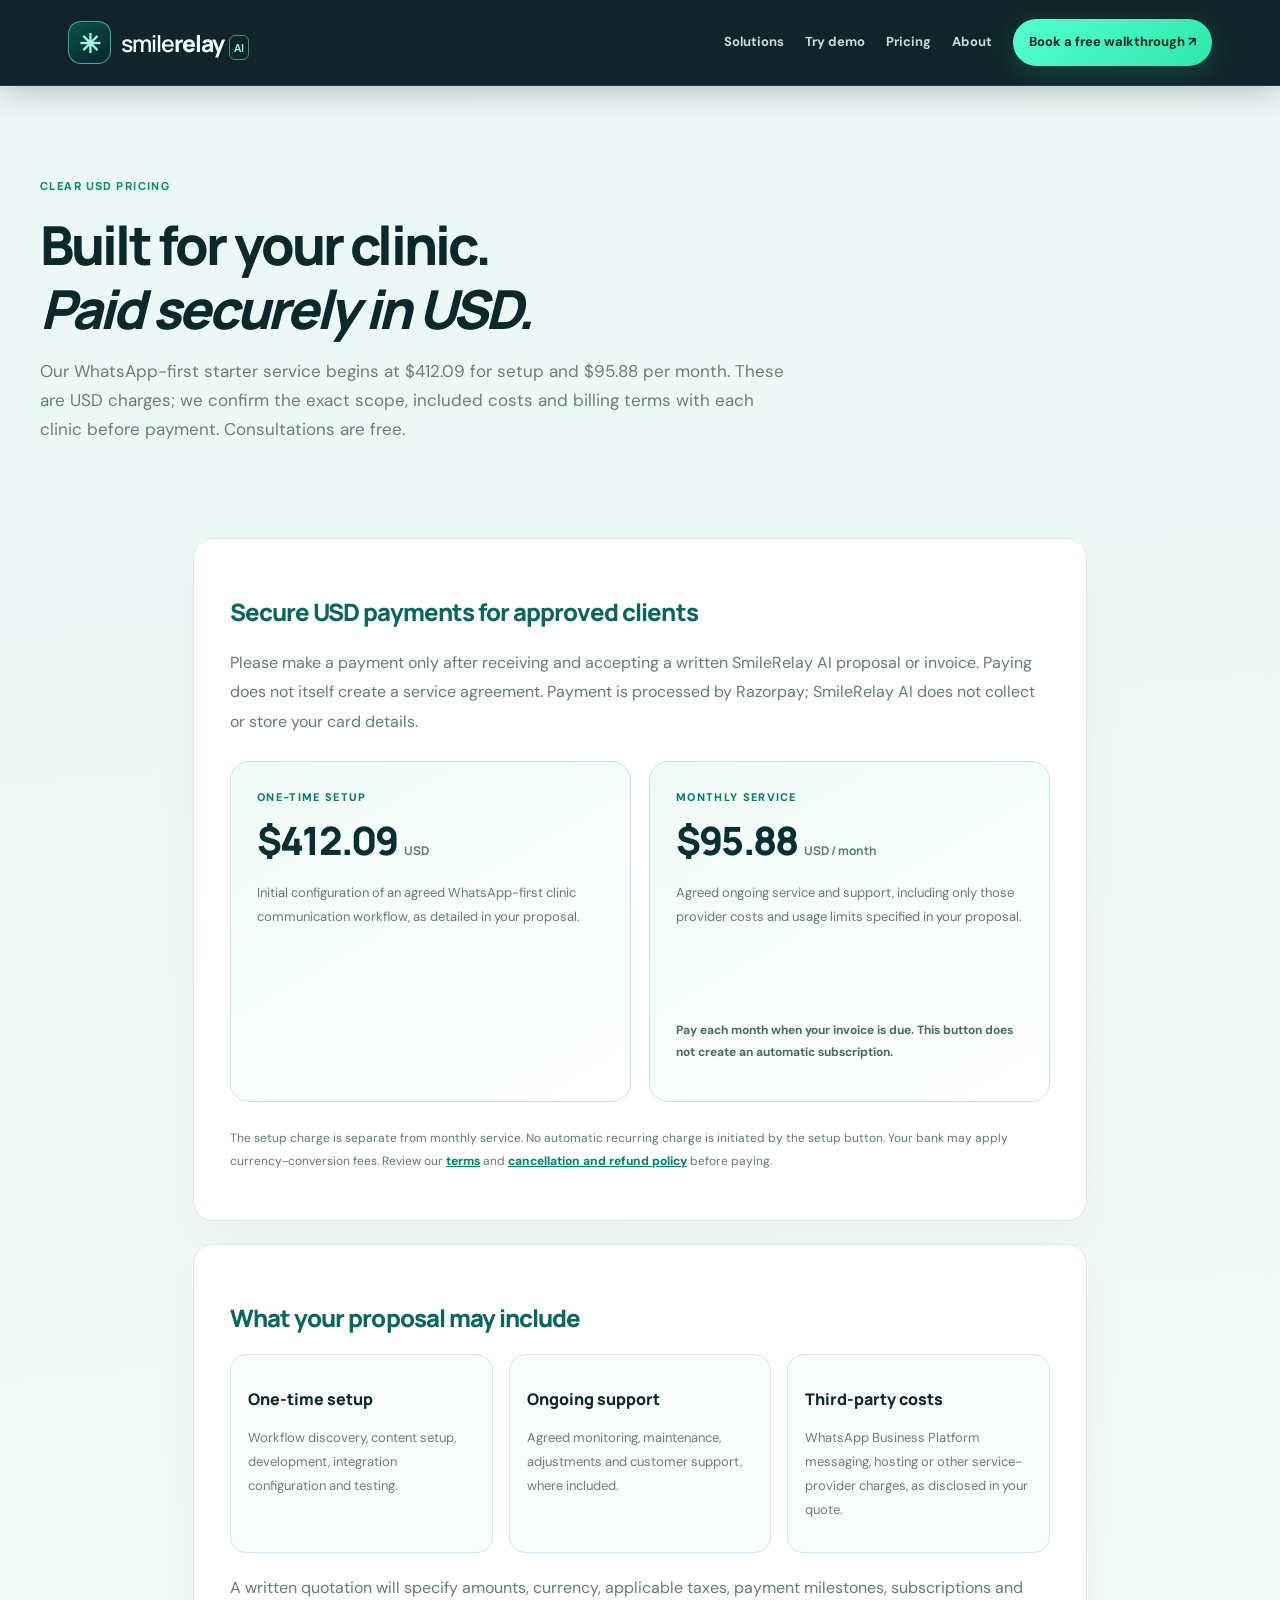
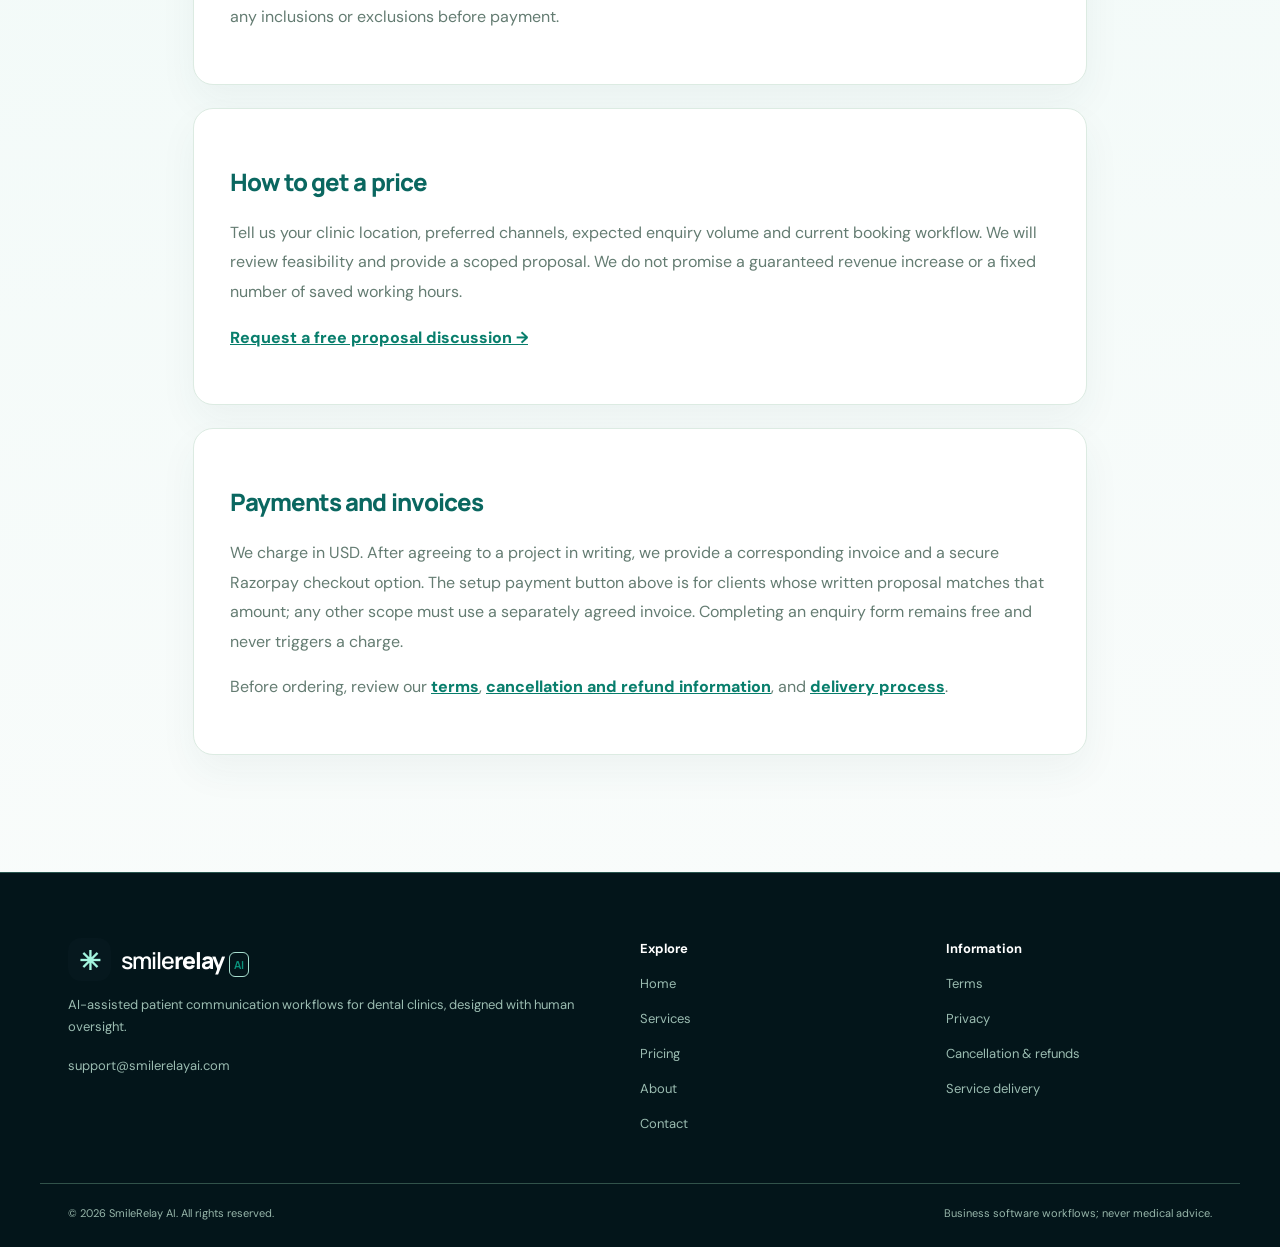
==== commit 95668000: "Add live USD monthly Razorpay payment button" ====
--- a/pricing.html
+++ b/pricing.html
@@ -1 +1 @@
-<!doctype html><html lang="en"><head><meta charset="utf-8"><meta name="viewport" content="width=device-width, initial-scale=1"><meta name="theme-color" content="#071b22"><title>Pricing and Custom Quotes | SmileRelay AI</title><meta name="description" content="Understand how SmileRelay AI structures dental receptionist, WhatsApp and appointment workflow automation proposals."><link rel="canonical" href="https://smilerelayai.com/pricing.html"><link rel="icon" href="favicon.svg" type="image/svg+xml"><link rel="stylesheet" href="styles.css"><script defer src="script.js"></script></head><body><a class="skip-link" href="#main">Skip to content</a><header class="header"><div class="container nav"><a class="wordmark" href="./" aria-label="SmileRelay AI home"><span class="symbol">✳</span><span>smile<span class="wordmark-bold">relay</span><b>AI</b></span></a><button class="mobile-menu" type="button" aria-label="Toggle menu" aria-expanded="false" aria-controls="primary-nav"><span></span><span></span><span></span></button><nav class="nav-links" id="primary-nav"><a href="index.html#solutions">Solutions</a><a href="index.html#experience">Try demo</a><a href="pricing.html">Pricing</a><a href="about.html">About</a><a class="nav-contact" href="index.html#contact">Book a free walkthrough ↗</a></nav></div></header><main class="simple-main" id="main"><section class="simple-hero container"><span class="kicker">CLEAR USD PRICING</span><h1>Built for your clinic.<br><em>Paid securely in USD.</em></h1><p>Our WhatsApp-first starter service begins at $412.09 for setup and $95.88 per month. These are USD charges; we confirm the exact scope, included costs and billing terms with each clinic before payment. Consultations are free.</p></section><div class="content-shell"><section class="content-card" id="payments"><h2>Secure USD payments for approved clients</h2><p>Please make a payment only after receiving and accepting a written SmileRelay AI proposal or invoice. Paying does not itself create a service agreement. Payment is processed by Razorpay; SmileRelay AI does not collect or store your card details.</p><div class="payment-grid"><div class="payment-plan"><span class="payment-tag">ONE-TIME SETUP</span><h3>$412.09 <small>USD</small></h3><p>Initial configuration of an agreed WhatsApp-first clinic communication workflow, as detailed in your proposal.</p><div class="payment-action"><form><script src="https://checkout.razorpay.com/v1/payment-button.js" data-payment_button_id="pl_TzkwIEcJVcJE9j" async></script></form></div></div><div class="payment-plan"><span class="payment-tag">MONTHLY SERVICE</span><h3>$95.88 <small>USD / month</small></h3><p>Agreed ongoing service and support, including only those provider costs and usage limits specified in your proposal.</p><p class="payment-pending">Secure monthly payment button will be available soon. Until then, please request your monthly invoice.</p><a href="mailto:support@smilerelayai.com?subject=Monthly%20service%20invoice" class="button secondary">Request monthly invoice →</a></div></div><p class="payment-disclaimer">The setup charge is separate from monthly service. No automatic recurring charge is initiated by the setup button. Your bank may apply currency-conversion fees. Review our <a href="terms.html">terms</a> and <a href="refunds.html">cancellation and refund policy</a> before paying.</p></section><section class="content-card"><h2>What your proposal may include</h2><div class="callout-steps"><div class="mini-feature"><h3>One-time setup</h3><p>Workflow discovery, content setup, development, integration configuration and testing.</p></div><div class="mini-feature"><h3>Ongoing support</h3><p>Agreed monitoring, maintenance, adjustments and customer support, where included.</p></div><div class="mini-feature"><h3>Third-party costs</h3><p>WhatsApp Business Platform messaging, hosting or other service-provider charges, as disclosed in your quote.</p></div></div><p>A written quotation will specify amounts, currency, applicable taxes, payment milestones, subscriptions and any inclusions or exclusions before payment.</p></section><section class="content-card"><h2>How to get a price</h2><p>Tell us your clinic location, preferred channels, expected enquiry volume and current booking workflow. We will review feasibility and provide a scoped proposal. We do not promise a guaranteed revenue increase or a fixed number of saved working hours.</p><p><a href="index.html#contact">Request a free proposal discussion →</a></p></section><section class="content-card"><h2>Payments and invoices</h2><p>We charge in USD. After agreeing to a project in writing, we provide a corresponding invoice and a secure Razorpay checkout option. The setup payment button above is for clients whose written proposal matches that amount; any other scope must use a separately agreed invoice. Completing an enquiry form remains free and never triggers a charge.</p><p>Before ordering, review our <a href="terms.html">terms</a>, <a href="refunds.html">cancellation and refund information</a>, and <a href="delivery.html">delivery process</a>.</p></section></div></main><footer class="footer"><div class="container footer-grid"><div><a href="./" class="wordmark footer-wordmark"><span class="symbol">✳</span><span>smile<span class="wordmark-bold">relay</span><b>AI</b></span></a><p>AI-assisted patient communication workflows for dental clinics, designed with human oversight.</p><a href="mailto:support@smilerelayai.com">support@smilerelayai.com</a></div><div><strong>Explore</strong><a href="./">Home</a><a href="services.html">Services</a><a href="pricing.html">Pricing</a><a href="about.html">About</a><a href="contact.html">Contact</a></div><div><strong>Information</strong><a href="terms.html">Terms</a><a href="privacy.html">Privacy</a><a href="refunds.html">Cancellation & refunds</a><a href="delivery.html">Service delivery</a></div></div><div class="container footer-bottom"><span>© <span id="year">2026</span> SmileRelay AI. All rights reserved.</span><span>Business software workflows; never medical advice.</span></div></footer></body></html>+<!doctype html><html lang="en"><head><meta charset="utf-8"><meta name="viewport" content="width=device-width, initial-scale=1"><meta name="theme-color" content="#071b22"><title>Pricing and Custom Quotes | SmileRelay AI</title><meta name="description" content="Understand how SmileRelay AI structures dental receptionist, WhatsApp and appointment workflow automation proposals."><link rel="canonical" href="https://smilerelayai.com/pricing.html"><link rel="icon" href="favicon.svg" type="image/svg+xml"><link rel="stylesheet" href="styles.css"><script defer src="script.js"></script></head><body><a class="skip-link" href="#main">Skip to content</a><header class="header"><div class="container nav"><a class="wordmark" href="./" aria-label="SmileRelay AI home"><span class="symbol">✳</span><span>smile<span class="wordmark-bold">relay</span><b>AI</b></span></a><button class="mobile-menu" type="button" aria-label="Toggle menu" aria-expanded="false" aria-controls="primary-nav"><span></span><span></span><span></span></button><nav class="nav-links" id="primary-nav"><a href="index.html#solutions">Solutions</a><a href="index.html#experience">Try demo</a><a href="pricing.html">Pricing</a><a href="about.html">About</a><a class="nav-contact" href="index.html#contact">Book a free walkthrough ↗</a></nav></div></header><main class="simple-main" id="main"><section class="simple-hero container"><span class="kicker">CLEAR USD PRICING</span><h1>Built for your clinic.<br><em>Paid securely in USD.</em></h1><p>Our WhatsApp-first starter service begins at $412.09 for setup and $95.88 per month. These are USD charges; we confirm the exact scope, included costs and billing terms with each clinic before payment. Consultations are free.</p></section><div class="content-shell"><section class="content-card" id="payments"><h2>Secure USD payments for approved clients</h2><p>Please make a payment only after receiving and accepting a written SmileRelay AI proposal or invoice. Paying does not itself create a service agreement. Payment is processed by Razorpay; SmileRelay AI does not collect or store your card details.</p><div class="payment-grid"><div class="payment-plan"><span class="payment-tag">ONE-TIME SETUP</span><h3>$412.09 <small>USD</small></h3><p>Initial configuration of an agreed WhatsApp-first clinic communication workflow, as detailed in your proposal.</p><div class="payment-action"><form><script src="https://checkout.razorpay.com/v1/payment-button.js" data-payment_button_id="pl_TzkwIEcJVcJE9j" async></script></form></div></div><div class="payment-plan"><span class="payment-tag">MONTHLY SERVICE</span><h3>$95.88 <small>USD / month</small></h3><p>Agreed ongoing service and support, including only those provider costs and usage limits specified in your proposal.</p><div class="payment-action"><form><script src="https://checkout.razorpay.com/v1/payment-button.js" data-payment_button_id="pl_TzlNzBariBuFrx" async></script></form></div><p class="payment-pending">Pay each month when your invoice is due. This button does not create an automatic subscription.</p></div></div><p class="payment-disclaimer">The setup charge is separate from monthly service. No automatic recurring charge is initiated by the setup button. Your bank may apply currency-conversion fees. Review our <a href="terms.html">terms</a> and <a href="refunds.html">cancellation and refund policy</a> before paying.</p></section><section class="content-card"><h2>What your proposal may include</h2><div class="callout-steps"><div class="mini-feature"><h3>One-time setup</h3><p>Workflow discovery, content setup, development, integration configuration and testing.</p></div><div class="mini-feature"><h3>Ongoing support</h3><p>Agreed monitoring, maintenance, adjustments and customer support, where included.</p></div><div class="mini-feature"><h3>Third-party costs</h3><p>WhatsApp Business Platform messaging, hosting or other service-provider charges, as disclosed in your quote.</p></div></div><p>A written quotation will specify amounts, currency, applicable taxes, payment milestones, subscriptions and any inclusions or exclusions before payment.</p></section><section class="content-card"><h2>How to get a price</h2><p>Tell us your clinic location, preferred channels, expected enquiry volume and current booking workflow. We will review feasibility and provide a scoped proposal. We do not promise a guaranteed revenue increase or a fixed number of saved working hours.</p><p><a href="index.html#contact">Request a free proposal discussion →</a></p></section><section class="content-card"><h2>Payments and invoices</h2><p>We charge in USD. After agreeing to a project in writing, we provide a corresponding invoice and a secure Razorpay checkout option. The setup payment button above is for clients whose written proposal matches that amount; any other scope must use a separately agreed invoice. Completing an enquiry form remains free and never triggers a charge.</p><p>Before ordering, review our <a href="terms.html">terms</a>, <a href="refunds.html">cancellation and refund information</a>, and <a href="delivery.html">delivery process</a>.</p></section></div></main><footer class="footer"><div class="container footer-grid"><div><a href="./" class="wordmark footer-wordmark"><span class="symbol">✳</span><span>smile<span class="wordmark-bold">relay</span><b>AI</b></span></a><p>AI-assisted patient communication workflows for dental clinics, designed with human oversight.</p><a href="mailto:support@smilerelayai.com">support@smilerelayai.com</a></div><div><strong>Explore</strong><a href="./">Home</a><a href="services.html">Services</a><a href="pricing.html">Pricing</a><a href="about.html">About</a><a href="contact.html">Contact</a></div><div><strong>Information</strong><a href="terms.html">Terms</a><a href="privacy.html">Privacy</a><a href="refunds.html">Cancellation & refunds</a><a href="delivery.html">Service delivery</a></div></div><div class="container footer-bottom"><span>© <span id="year">2026</span> SmileRelay AI. All rights reserved.</span><span>Business software workflows; never medical advice.</span></div></footer></body></html>
--- a/styles.css
+++ b/styles.css
@@ -30,3 +30,17 @@
 @media(max-width:800px){.nav-links{background:#0a2026;border:1px solid #295c56;border-top:0}.nav-links a{color:#cdeee5}.hero-grid{grid-template-columns:1fr;min-height:auto;gap:18px;padding-top:65px}.hero h1{font-size:clamp(44px,8vw,67px)}.hero-visual{min-height:510px}.command-center{width:90%}.studio-head{display:block}.studio-head>p{width:auto}.studio-shell{grid-template-columns:1fr}.studio-sidebar{grid-template-columns:1fr 1fr;border-right:0;border-bottom:1px solid #33736d}.studio-tab{min-height:80px}.stage-content{min-height:390px}.planner-wrap{grid-template-columns:1fr;gap:30px}.callout-steps{grid-template-columns:1fr}}
 @media(max-width:540px){.hero h1{font-size:clamp(38px,10.1vw,54px)}.hero-lead{font-size:15px}.hero-grid{padding-top:45px}.hero-visual{min-height:460px}.command-center{width:100%;transform:none;animation:none}.command-metrics{gap:8px;padding:12px}.command-metrics>div{padding:10px}.command-metrics strong{font-size:11px}.command-thread{margin:0 10px 10px;padding:12px}.thread-bubble{font-size:11px;padding:11px}.command-top,.command-bottom{padding:12px}.floating-label{font-size:9px;padding:8px}.floating-label strong{font-size:10px}.floating-label-top{top:-2%}.floating-label-bottom{bottom:-1%}.studio-sidebar{padding:9px;gap:7px}.studio-tab{padding:9px;gap:8px;min-height:75px}.studio-tab-icon{width:27px;height:27px;font-size:10px}.studio-tab strong{font-size:11px}.studio-tab small{font-size:10px}.studio-tab>span:last-child{display:none}.studio-stage-top{font-size:8px;padding:12px}.simulation-label{display:none}.stage-content{padding:22px 12px}.stage-chat-body{padding:14px}.stage-msg{font-size:11px}.planner-card{padding:18px}.planner-output strong{font-size:36px}.zoho-form iframe{min-height:1900px}}
 @media(prefers-reduced-motion:reduce){.command-center{animation:none!important}.hero-glow{filter:none}}
+
+/* Secure USD billing cards */
+.payment-grid{display:grid;grid-template-columns:repeat(2,minmax(0,1fr));gap:18px;margin:25px 0}
+.payment-plan{display:flex;flex-direction:column;align-items:flex-start;min-width:0;border:1px solid #c9e6dc;background:linear-gradient(150deg,#f0fbf7,#ffffff);border-radius:19px;padding:26px}
+.payment-tag{font-size:11px;font-weight:800;letter-spacing:.12em;color:#087b69}
+.payment-plan h3{margin:12px 0 6px;color:#092e33;font:800 clamp(27px,4vw,39px)/1.1 'Manrope',sans-serif;letter-spacing:-.045em}
+.payment-plan h3 small{font:700 12px 'Manrope',sans-serif;letter-spacing:0;color:#577e73}
+.payment-plan p{font-size:13px}
+.payment-action{margin-top:auto;padding-top:18px;min-height:65px}
+.payment-action form{margin:0}
+.payment-plan .button{margin-top:auto;color:#0a665c}
+.payment-plan .payment-pending{font-size:12px;font-weight:700;color:#446c65}
+.content-card p.payment-disclaimer{font-size:12px;color:#607a70}
+@media(max-width:780px){.payment-grid{grid-template-columns:1fr}}
